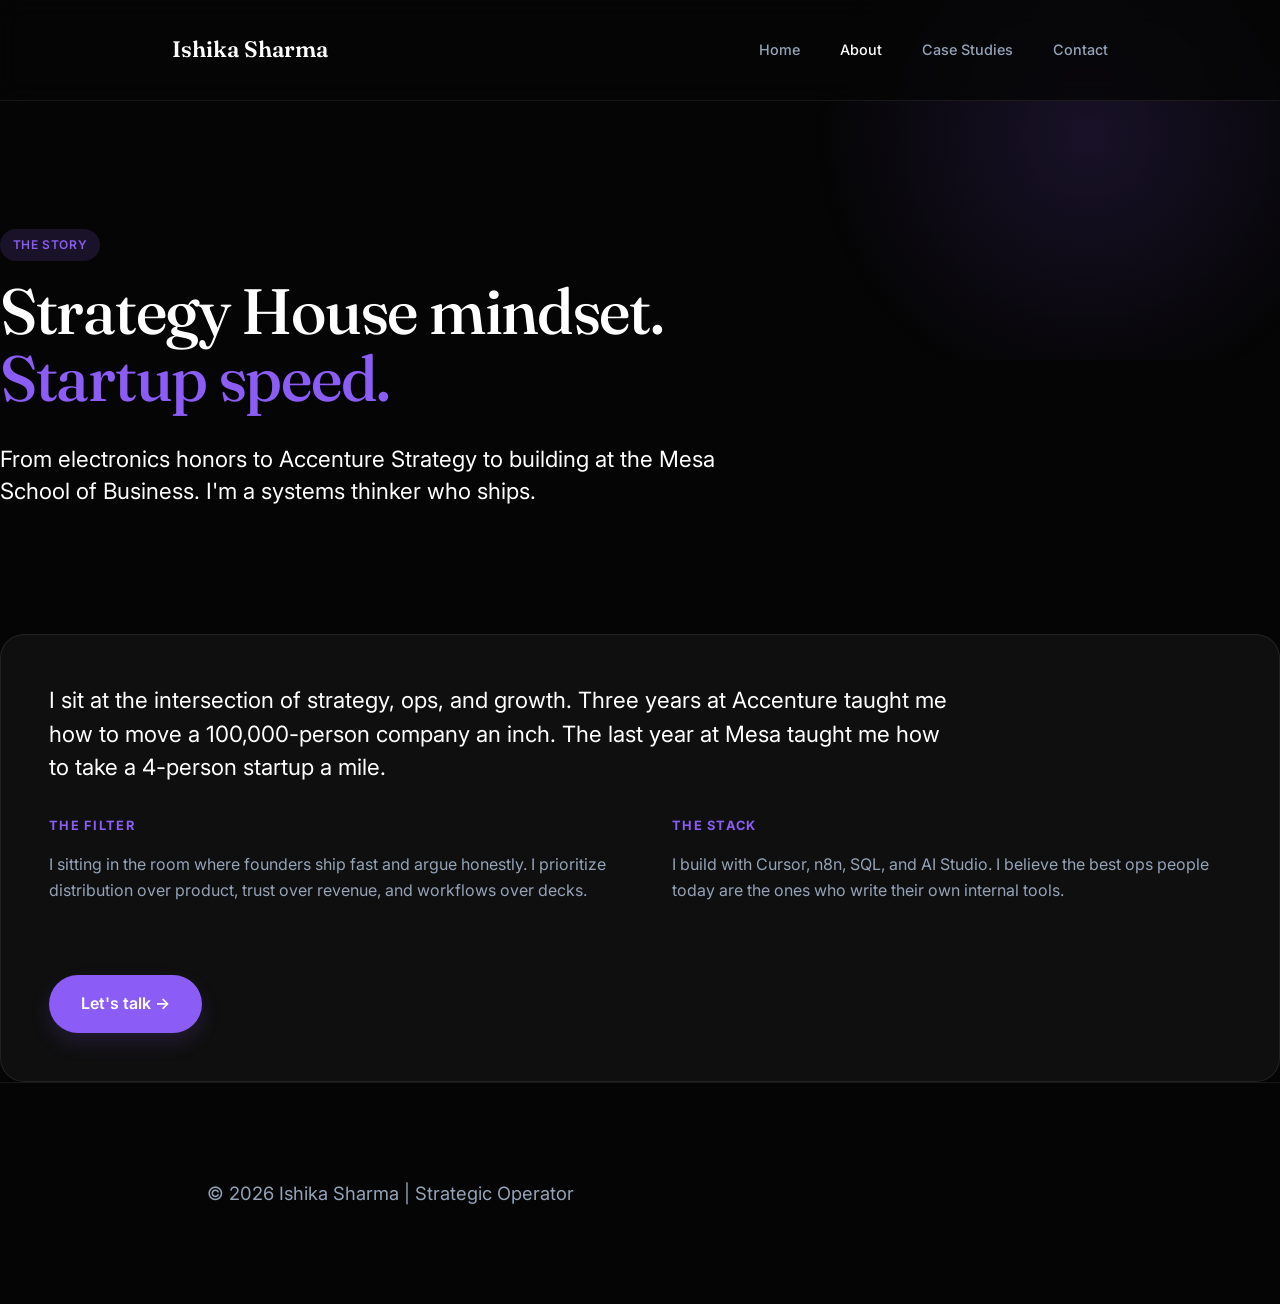
==== about.html @ 98596a4b "High-impact portfolio redesign: Featured Blue Tokai, Synergy.ai, and GrowthPulse" ====
<!DOCTYPE html>
<html lang="en">
<head>
  <meta charset="UTF-8" />
  <meta name="viewport" content="width=device-width, initial-scale=1.0" />
  <title>About | Ishika Sharma</title>
  <link rel="preconnect" href="https://fonts.googleapis.com">
  <link rel="preconnect" href="https://fonts.gstatic.com" crossorigin>
  <link href="https://fonts.googleapis.com/css2?family=Fraunces:ital,opsz,wght@0,9..144,500;0,9..144,600;1,9..144,400&family=Inter:wght@400;500;600;700&display=swap" rel="stylesheet">
  <link rel="stylesheet" href="style.css" />
</head>
<body>

  <nav class="nav">
    <div class="nav-inner">
      <a class="brand" href="index.html">Ishika Sharma</a>
      <div class="nav-links">
        <a href="index.html">Home</a>
        <a href="about.html" class="active">About</a>
        <a href="case-studies.html">Case Studies</a>
        <a href="contact.html">Contact</a>
      </div>
    </div>
  </nav>

  <header class="container hero">
    <div class="hero-text">
      <span class="tag">The Story</span>
      <h1>Strategy House mindset. <span>Startup speed.</span></h1>
      <p class="hero-sub">
        From electronics honors to Accenture Strategy to building at the Mesa School of Business. I'm a systems thinker who ships.
      </p>
    </div>
  </header>

  <section class="container section" style="padding-top:0;">
    <div class="project-card" style="display:block; padding:3rem;">
      <p style="margin-bottom: 2rem; color: #fff; font-size: 1.4rem; line-height: 1.5;">
        I sit at the intersection of strategy, ops, and growth. Three years at Accenture taught me how to move a 100,000-person company an inch. The last year at Mesa taught me how to take a 4-person startup a mile.
      </p>
      <div style="display:grid; grid-template-columns: 1fr 1fr; gap: 4rem;">
        <div>
          <h4 style="text-transform:uppercase; font-size:0.8rem; color:var(--accent); letter-spacing:0.1em; margin-bottom:1rem;">The Filter</h4>
          <p>I sitting in the room where founders ship fast and argue honestly. I prioritize distribution over product, trust over revenue, and workflows over decks.</p>
        </div>
        <div>
          <h4 style="text-transform:uppercase; font-size:0.8rem; color:var(--accent); letter-spacing:0.1em; margin-bottom:1rem;">The Stack</h4>
          <p>I build with Cursor, n8n, SQL, and AI Studio. I believe the best ops people today are the ones who write their own internal tools.</p>
        </div>
      </div>
      <div style="margin-top: 3rem;">
        <a class="btn btn-primary" href="contact.html">Let's talk →</a>
      </div>
    </div>
  </section>

  <footer class="footer container">
    <p>© 2026 Ishika Sharma | Strategic Operator</p>
  </footer>

</body>
</html>
---- style.css ----
:root {
  /* High Impact Palette */
  --bg: #050505;
  --surface: #0f0f0f;
  --fg: #ffffff;
  --fg-dim: #94a3b8;
  --accent: #8b5cf6; /* Electric Violet */
  --accent-glow: rgba(139, 92, 246, 0.15);
  --line: rgba(255, 255, 255, 0.08);
  
  --font-main: 'Inter', sans-serif;
  --font-serif: 'Fraunces', serif;
  
  --container-width: 1000px;
}

* {
  margin: 0;
  padding: 0;
  box-sizing: border-box;
}

body {
  background: var(--bg);
  color: var(--fg);
  font-family: var(--font-main);
  line-height: 1.6;
  -webkit-font-smoothing: antialiased;
}

/* Background Glows */
body::before {
  content: '';
  position: fixed;
  top: -10%;
  right: -10%;
  width: 50%;
  height: 50%;
  background: radial-gradient(circle, var(--accent-glow) 0%, transparent 70%);
  z-index: -1;
}

/* Typography */
h1, h2, h3 {
  font-family: var(--font-serif);
  font-weight: 500;
  letter-spacing: -0.02em;
}

h1 { font-size: 4rem; line-height: 1.05; margin-bottom: 2rem; }
h2 { font-size: 2.5rem; margin-bottom: 2rem; }
h3 { font-size: 1.5rem; margin-bottom: 1rem; }

p {
  color: var(--fg-dim);
  font-size: 1.15rem;
  max-width: 65ch;
}

/* Navigation */
.nav {
  padding: 2rem 0;
  position: sticky;
  top: 0;
  background: rgba(5, 5, 5, 0.8);
  backdrop-filter: blur(12px);
  z-index: 100;
  border-bottom: 1px solid var(--line);
}

.nav-inner {
  display: flex;
  justify-content: space-between;
  align-items: center;
  max-width: var(--container-width);
  margin: 0 auto;
  padding: 0 2rem;
}

.brand {
  font-family: var(--font-serif);
  font-size: 1.4rem;
  font-weight: 600;
  text-decoration: none;
  color: var(--fg);
}

.nav-links {
  display: flex;
  gap: 2.5rem;
}

.nav-links a {
  text-decoration: none;
  color: var(--fg-dim);
  font-size: 0.9rem;
  font-weight: 500;
  transition: color 0.3s;
}

.nav-links a:hover, .nav-links a.active {
  color: var(--fg);
}

/* Hero Section */
.hero {
  padding: 8rem 0 6rem;
  display: grid;
  grid-template-columns: 1.5fr 1fr;
  gap: 4rem;
  align-items: center;
}

.hero-text h1 span {
  color: var(--accent);
  display: block;
}

.hero-sub {
  font-size: 1.4rem;
  color: var(--fg);
  line-height: 1.4;
  margin-bottom: 2rem;
  font-weight: 400;
}

.hero-photo {
  position: relative;
  width: 100%;
  aspect-ratio: 1/1;
  border-radius: 32px;
  overflow: hidden;
  border: 1px solid var(--line);
  box-shadow: 0 20px 40px rgba(0,0,0,0.4);
}

.hero-photo img {
  width: 100%;
  height: 100%;
  object-fit: cover;
}

/* Impact Metrics Grid */
.metrics-grid {
  display: grid;
  grid-template-columns: repeat(3, 1fr);
  gap: 1.5rem;
  margin-top: 4rem;
}

.metric-card {
  background: var(--surface);
  border: 1px solid var(--line);
  padding: 2rem;
  border-radius: 20px;
  transition: border-color 0.3s;
}

.metric-card:hover {
  border-color: var(--accent);
}

.metric-card .num {
  font-family: var(--font-serif);
  font-size: 2.5rem;
  display: block;
  color: var(--accent);
  margin-bottom: 0.5rem;
}

.metric-card .lbl {
  font-size: 0.9rem;
  color: var(--fg-dim);
  text-transform: uppercase;
  letter-spacing: 0.05em;
}

/* Project Cards (Bento Style) */
.project-section {
  padding: 6rem 0;
}

.project-grid {
  display: grid;
  grid-template-columns: repeat(2, 1fr);
  gap: 2rem;
}

.project-card {
  background: var(--surface);
  border: 1px solid var(--line);
  border-radius: 24px;
  overflow: hidden;
  text-decoration: none;
  transition: all 0.4s cubic-bezier(0.23, 1, 0.32, 1);
}

.project-card:hover {
  transform: translateY(-8px);
  border-color: rgba(255, 255, 255, 0.2);
  box-shadow: 0 30px 60px rgba(0,0,0,0.5);
}

.project-thumb {
  width: 100%;
  aspect-ratio: 16/10;
  overflow: hidden;
  border-bottom: 1px solid var(--line);
}

.project-thumb img {
  width: 100%;
  height: 100%;
  object-fit: cover;
  transition: transform 0.6s ease;
}

.project-card:hover .project-thumb img {
  transform: scale(1.05);
}

.project-info {
  padding: 2rem;
}

.project-card h3 {
  font-size: 1.8rem;
  margin-bottom: 0.75rem;
}

.project-card p {
  font-size: 1rem;
  margin-bottom: 1.5rem;
}

.tag {
  display: inline-block;
  padding: 0.4rem 0.8rem;
  background: var(--accent-glow);
  color: var(--accent);
  border-radius: 100px;
  font-size: 0.75rem;
  font-weight: 600;
  text-transform: uppercase;
  letter-spacing: 0.05em;
  margin-bottom: 1rem;
}

/* Buttons */
.btn {
  display: inline-flex;
  align-items: center;
  padding: 1rem 2rem;
  border-radius: 100px;
  text-decoration: none;
  font-weight: 600;
  font-size: 1rem;
  transition: all 0.3s;
}

.btn-primary {
  background: var(--accent);
  color: #fff;
  box-shadow: 0 10px 20px var(--accent-glow);
}

.btn-primary:hover {
  transform: translateY(-2px);
  box-shadow: 0 15px 30px var(--accent-glow);
}

/* Footer */
.footer {
  padding: 6rem 0;
  border-top: 1px solid var(--line);
  text-align: center;
  color: var(--fg-dim);
}

@media (max-width: 900px) {
  .hero { grid-template-columns: 1fr; text-align: center; }
  .hero-text h1 { font-size: 3rem; }
  .hero-photo { max-width: 400px; margin: 0 auto; }
  .metrics-grid { grid-template-columns: 1fr; }
  .project-grid { grid-template-columns: 1fr; }
}
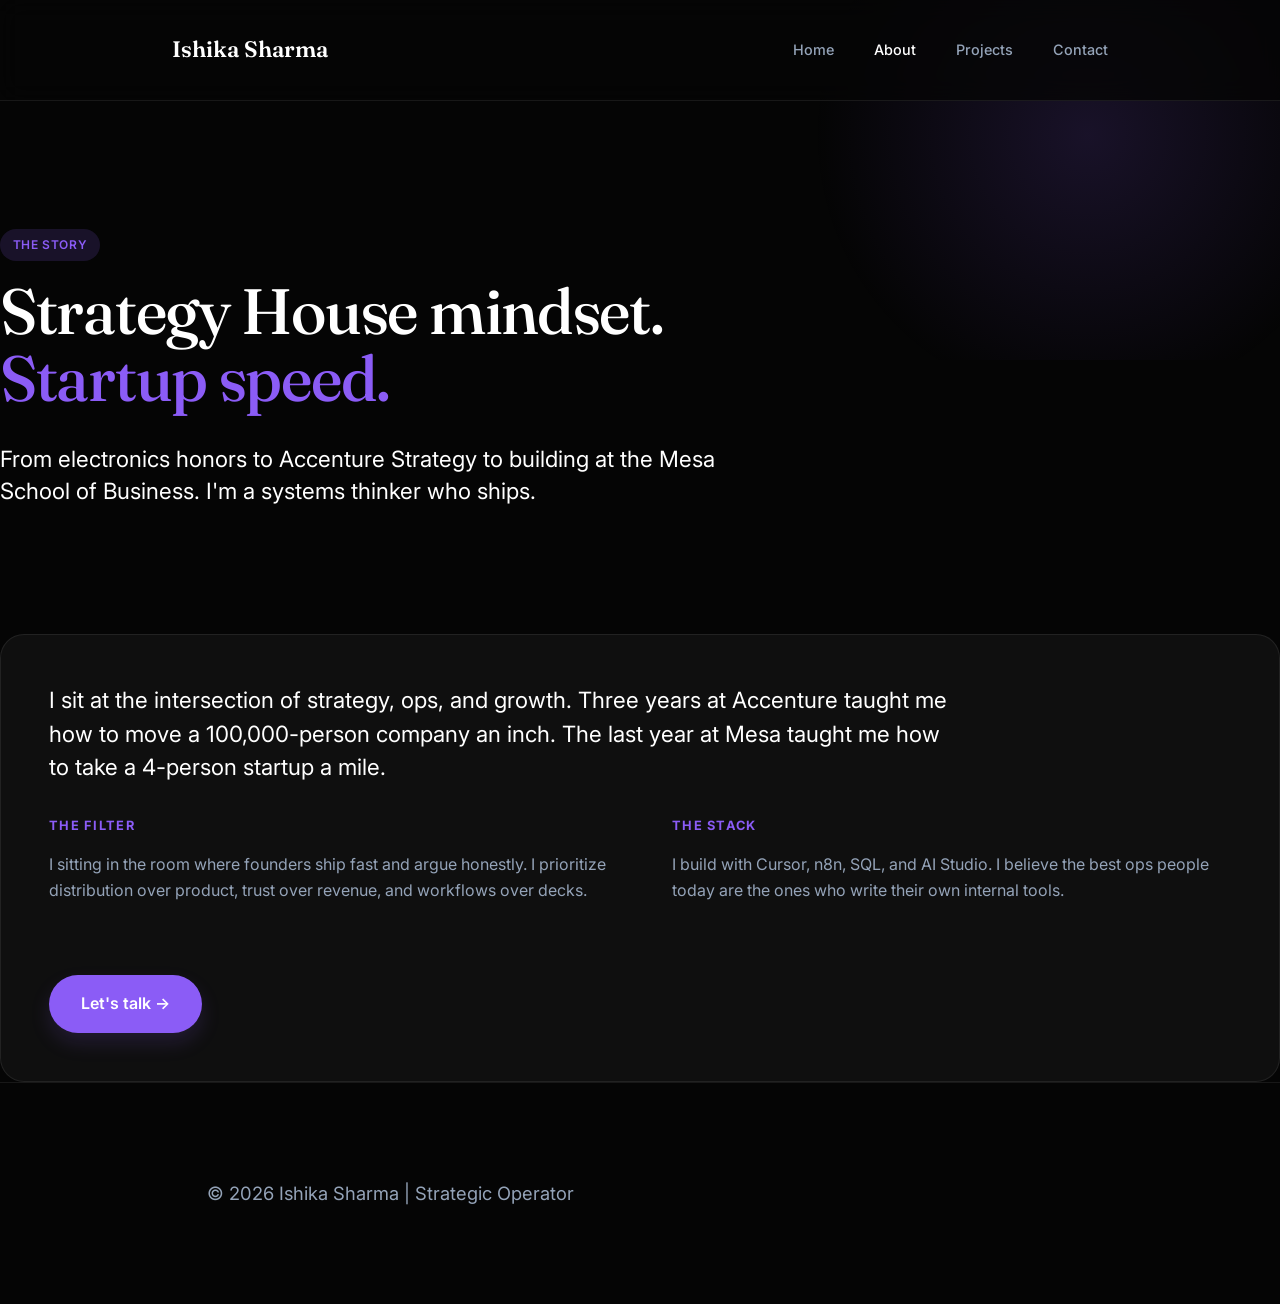
==== commit 2314393a: "Update navigation: Replace Case Studies with Projects across all pages" ====
--- a/about.html
+++ b/about.html
@@ -17,7 +17,7 @@
       <div class="nav-links">
         <a href="index.html">Home</a>
         <a href="about.html" class="active">About</a>
-        <a href="case-studies.html">Case Studies</a>
+        <a href="projects.html">Projects</a>
         <a href="contact.html">Contact</a>
       </div>
     </div>
